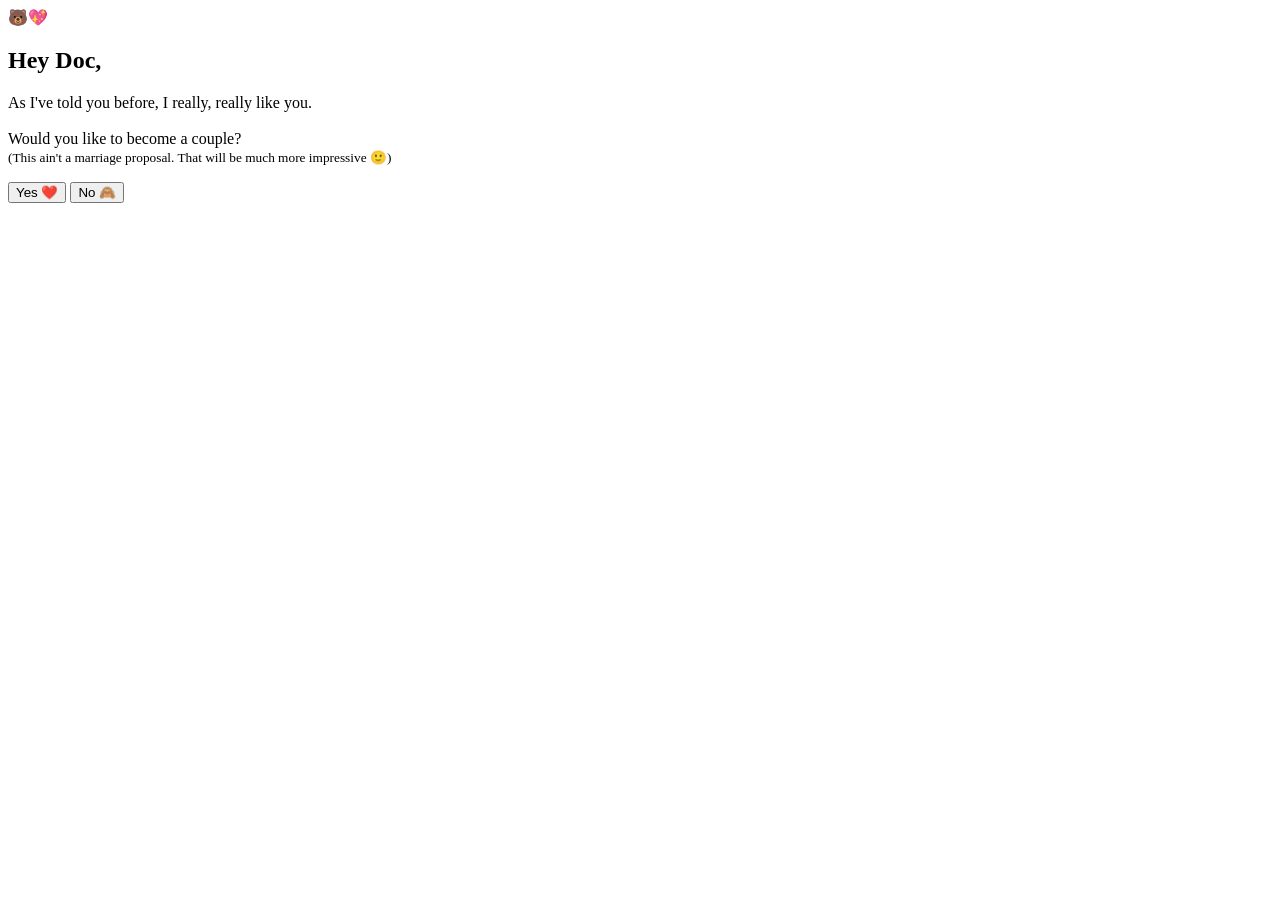
==== index.html @ 9ab7e75a "Add files via upload" ====
<!DOCTYPE html>
<html lang="en">
<head>
<meta charset="UTF-8">
<meta name="viewport" content="width=device-width,initial-scale=1.0">
<title>Hey Doc ❤️</title>
<link rel="stylesheet" href="style.css">
</head>
<body>
<div class="container">
<div class="pet">🐻💖</div>
<h2>Hey Doc,</h2>
<p>As I've told you before, I really, really like you.<br><br>
Would you like to become a couple?<br>
<small>(This ain't a marriage proposal. That will be much more impressive 🙂)</small></p>

<div class="buttons">
<button onclick="location.href='yes.html'" class="yes">Yes ❤️</button>
<button id="noBtn" class="no">No 🙈</button>
</div>
</div>
<canvas id="confetti"></canvas>
<script src="script.js"></script>
</body>
</html>
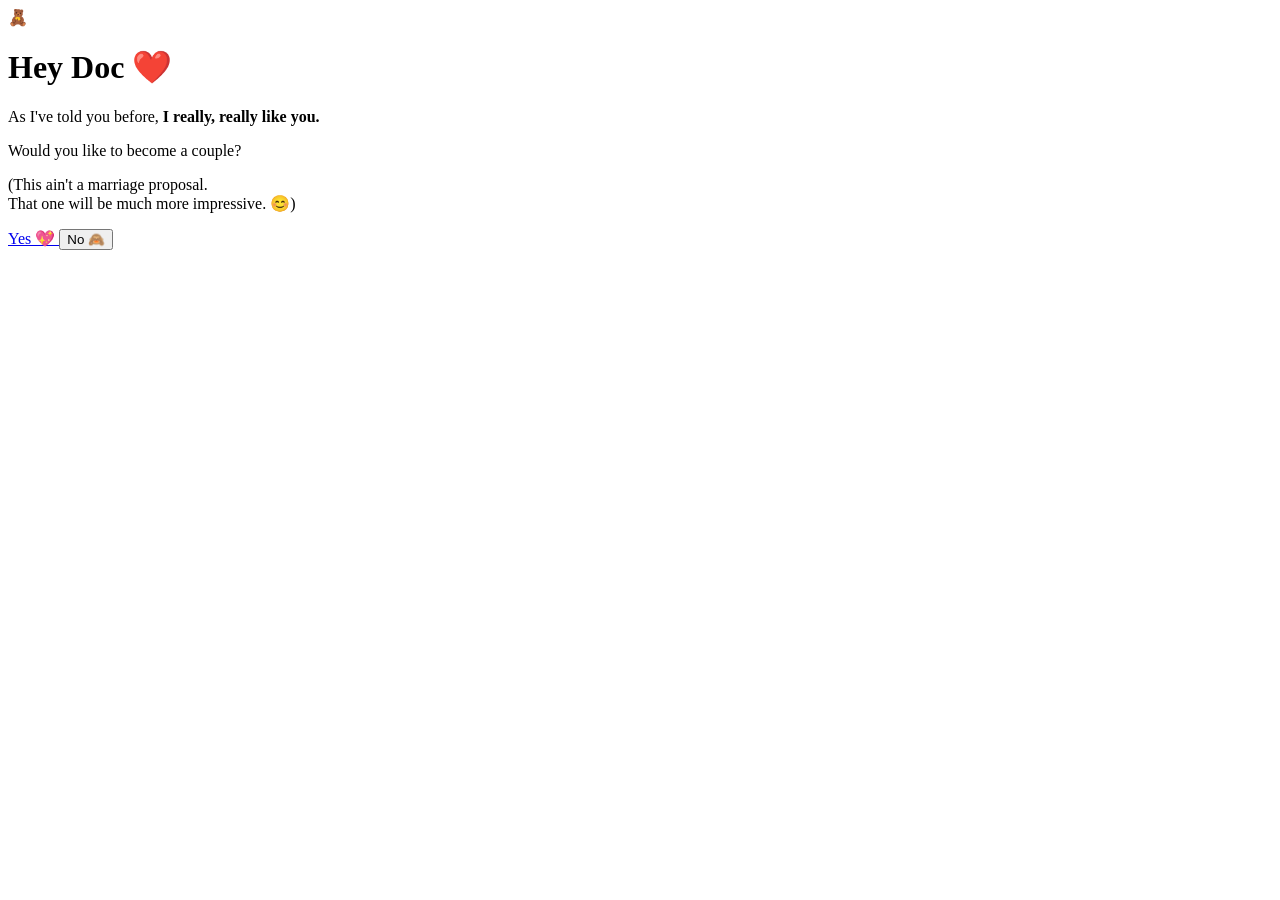
==== commit 54955c6c: "Refactor index.html for improved structure and content Updated HTML structure and added additional e" ====
--- a/index.html
+++ b/index.html
@@ -2,24 +2,61 @@
 <html lang="en">
 <head>
 <meta charset="UTF-8">
-<meta name="viewport" content="width=device-width,initial-scale=1.0">
+<meta name="viewport" content="width=device-width, initial-scale=1.0">
+
 <title>Hey Doc ❤️</title>
+
+<link rel="preconnect" href="https://fonts.googleapis.com">
+<link rel="preconnect" href="https://fonts.gstatic.com" crossorigin>
+
+<link href="https://fonts.googleapis.com/css2?family=Poppins:wght@300;400;600;700&family=Pacifico&display=swap" rel="stylesheet">
+
 <link rel="stylesheet" href="style.css">
 </head>
+
 <body>
-<div class="container">
-<div class="pet">🐻💖</div>
-<h2>Hey Doc,</h2>
-<p>As I've told you before, I really, really like you.<br><br>
-Would you like to become a couple?<br>
-<small>(This ain't a marriage proposal. That will be much more impressive 🙂)</small></p>
+
+<div class="bg"></div>
+
+<div id="hearts"></div>
+
+<div class="card">
+
+<div class="teddy">
+🧸
+</div>
+
+<h1>Hey Doc ❤️</h1>
+
+<p>
+As I've told you before,
+<b>I really, really like you.</b>
+</p>
+
+<p>
+Would you like to become a couple?
+</p>
+
+<p class="small">
+(This ain't a marriage proposal.<br>
+That one will be much more impressive. 😊)
+</p>
 
 <div class="buttons">
-<button onclick="location.href='yes.html'" class="yes">Yes ❤️</button>
-<button id="noBtn" class="no">No 🙈</button>
+
+<a href="yes.html" class="yes">
+Yes 💖
+</a>
+
+<button id="no">
+No 🙈
+</button>
+
 </div>
+
 </div>
-<canvas id="confetti"></canvas>
+
 <script src="script.js"></script>
+
 </body>
-</html>+</html>
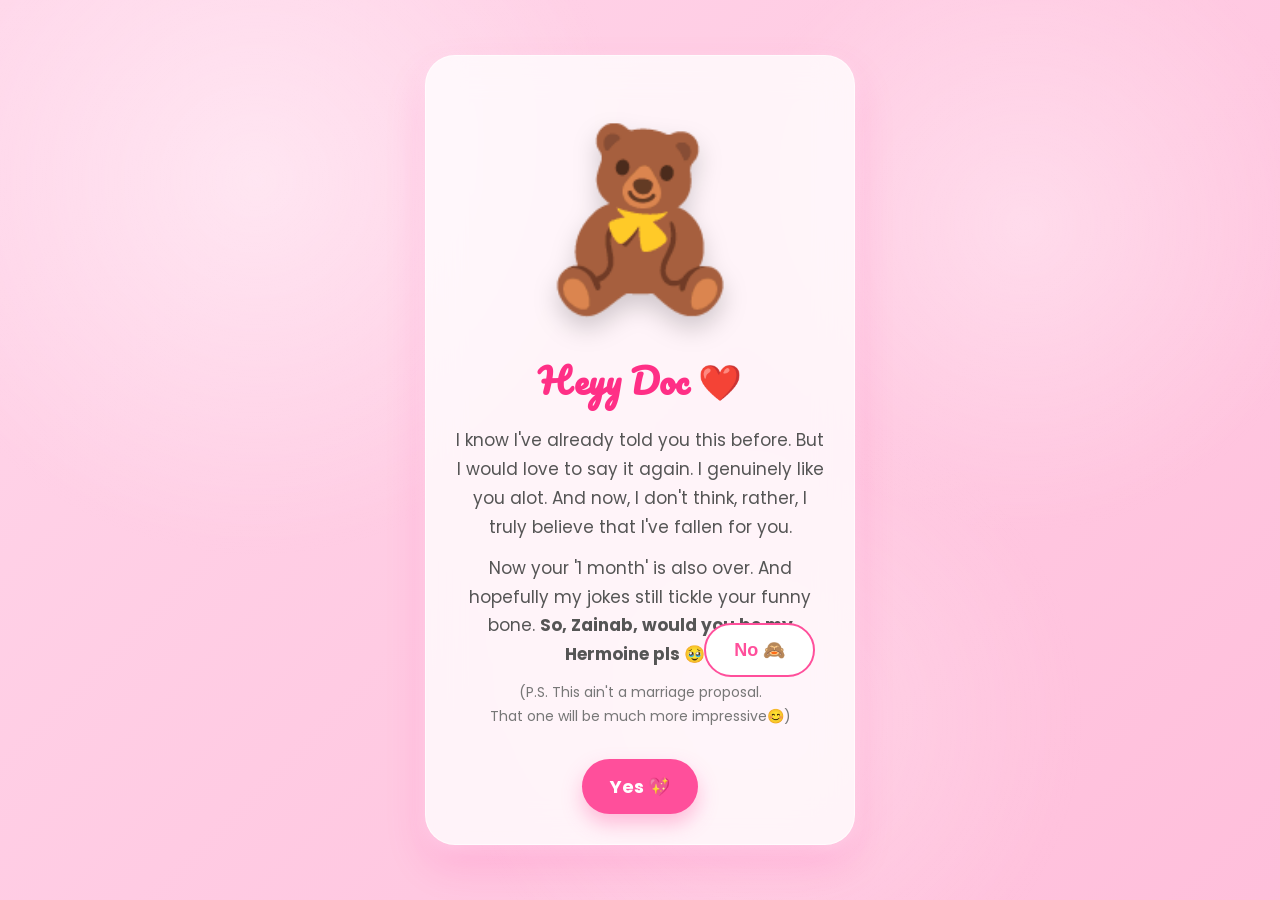
==== commit 46122863: "Refactor love declaration and month anniversary message Removed bold formatting from expressions of " ====
--- a/index.html
+++ b/index.html
@@ -26,20 +26,22 @@
 🧸
 </div>
 
-<h1>Hey Doc ❤️</h1>
+<h1>Heyy Doc ❤️</h1>
+
 
 <p>
-As I've told you before,
-<b>I really, really like you.</b>
+I know I've already told you this before. But I would love to say it again.
+I genuinely like you alot. And now, I don't think, rather, I truly believe that I've fallen for you.
 </p>
 
 <p>
-Would you like to become a couple?
+Now your '1 month' is also over. And hopefully my jokes still tickle your funny bone. 
+<b>So, Zainab, would you be my Hermoine pls 🥹?</b>
 </p>
 
 <p class="small">
-(This ain't a marriage proposal.<br>
-That one will be much more impressive. 😊)
+(P.S. This ain't a marriage proposal.<br>
+That one will be much more impressive😊)
 </p>
 
 <div class="buttons">
--- a/style.css
+++ b/style.css
@@ -0,0 +1,242 @@
+*{
+margin:0;
+padding:0;
+box-sizing:border-box;
+}
+
+body{
+font-family:'Poppins',sans-serif;
+overflow:hidden;
+display:flex;
+justify-content:center;
+align-items:center;
+min-height:100vh;
+background:linear-gradient(-45deg,#ffd8eb,#ffc5df,#ffb7d6,#ffd6ea);
+background-size:400% 400%;
+animation:bgMove 12s ease infinite;
+}
+
+@keyframes bgMove{
+0%{background-position:0% 50%;}
+50%{background-position:100% 50%;}
+100%{background-position:0% 50%;}
+}
+
+.bg{
+position:fixed;
+inset:0;
+background:
+radial-gradient(circle at 20% 20%,rgba(255,255,255,.45),transparent 30%),
+radial-gradient(circle at 80% 25%,rgba(255,255,255,.35),transparent 25%),
+radial-gradient(circle at 60% 80%,rgba(255,255,255,.25),transparent 30%);
+animation:glow 7s ease-in-out infinite alternate;
+z-index:0;
+}
+
+@keyframes glow{
+from{
+transform:scale(1);
+}
+to{
+transform:scale(1.08);
+}
+}
+
+.card{
+position:relative;
+z-index:2;
+width:min(92%,430px);
+
+padding:30px;
+
+border-radius:30px;
+
+background:rgba(255,255,255,.78);
+
+backdrop-filter:blur(18px);
+
+border:1px solid rgba(255,255,255,.6);
+
+box-shadow:
+0 20px 40px rgba(255,20,147,.15),
+0 5px 15px rgba(255,255,255,.4);
+
+text-align:center;
+}
+
+.teddy{
+font-size:175px;
+animation:bounce 2s ease-in-out infinite;
+filter:drop-shadow(0 12px 12px rgba(0,0,0,.18));
+}
+
+@keyframes bounce{
+
+0%,100%{
+transform:translateY(0);
+}
+
+50%{
+transform:
+translateY(-14px)
+rotate(-2deg)
+scale(1.02);
+}
+
+}
+
+h1{
+
+font-family:'Pacifico',cursive;
+
+font-size:2.2rem;
+
+color:#ff2f86;
+
+margin-bottom:15px;
+
+}
+
+p{
+
+margin-top:12px;
+
+font-size:17px;
+
+line-height:1.7;
+
+color:#555;
+
+}
+
+.small{
+
+font-size:14px;
+
+color:#777;
+
+}
+
+.buttons{
+
+margin-top:30px;
+
+display:flex;
+
+justify-content:center;
+
+gap:18px;
+
+}
+
+.yes,
+#no{
+
+padding:14px 28px;
+
+font-size:18px;
+
+font-weight:700;
+
+border:none;
+
+border-radius:999px;
+
+cursor:pointer;
+
+transition:.25s;
+
+}
+
+.yes{
+
+text-decoration:none;
+
+background:#ff4f9b;
+
+color:white;
+
+box-shadow:
+0 10px 20px rgba(255,79,155,.35);
+
+}
+
+.yes:hover{
+
+transform:scale(1.07);
+
+}
+
+#no{
+
+background:white;
+
+color:#ff4f9b;
+
+border:2px solid #ff4f9b;
+
+position:fixed;
+
+left:65%;
+
+top:72%;
+
+z-index:9999;
+
+transition:left .18s ease, top .18s ease;
+
+}
+
+.heart{
+
+position:fixed;
+
+animation:rise linear infinite;
+
+opacity:.55;
+
+z-index:1;
+
+pointer-events:none;
+
+}
+
+@keyframes rise{
+
+from{
+
+transform:translateY(110vh);
+
+}
+
+to{
+
+transform:translateY(-20vh);
+
+}
+
+}
+
+.center{
+
+height:100vh;
+
+display:flex;
+
+justify-content:center;
+
+align-items:center;
+
+flex-direction:column;
+
+text-align:center;
+
+background:linear-gradient(#ffd9ea,#ffffff);
+
+}
+
+.big{
+
+font-size:5rem;
+
+}
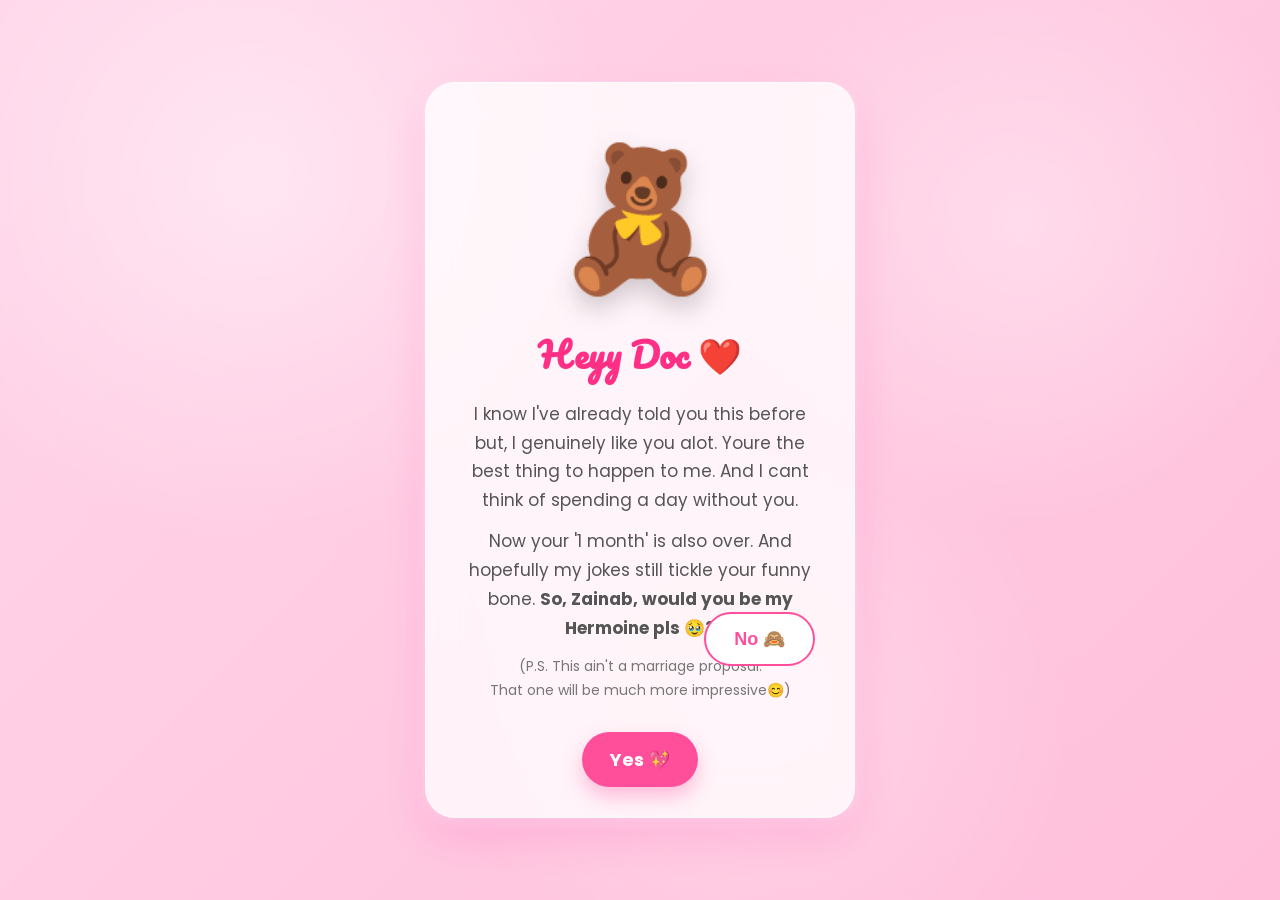
==== commit d1ecee41: "Update love message in index.html Revised the message in the paragraph to express feelings more clea" ====
--- a/index.html
+++ b/index.html
@@ -30,8 +30,8 @@
 
 
 <p>
-I know I've already told you this before. But I would love to say it again.
-I genuinely like you alot. And now, I don't think, rather, I truly believe that I've fallen for you.
+I know I've already told you this before but, I genuinely like you alot. 
+Youre the best thing to happen to me. And I cant think of spending a day without you.
 </p>
 
 <p>
--- a/style.css
+++ b/style.css
@@ -65,7 +65,7 @@
 }
 
 .teddy{
-font-size:175px;
+font-size:140px;
 animation:bounce 2s ease-in-out infinite;
 filter:drop-shadow(0 12px 12px rgba(0,0,0,.18));
 }
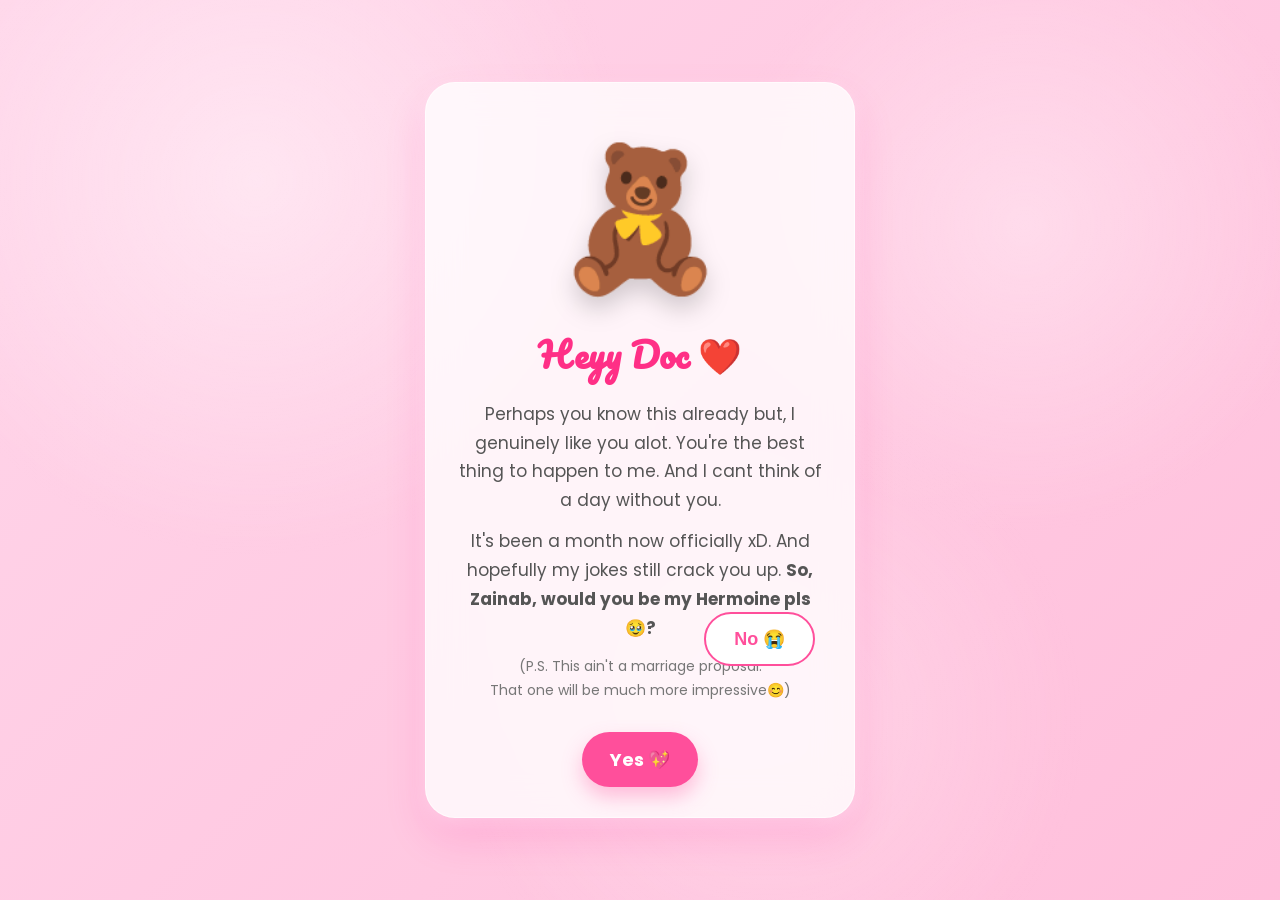
==== commit d2aca82a: "Update text and emojis in index.html" ====
--- a/index.html
+++ b/index.html
@@ -30,12 +30,12 @@
 
 
 <p>
-I know I've already told you this before but, I genuinely like you alot. 
-Youre the best thing to happen to me. And I cant think of spending a day without you.
+Perhaps you know this already but, I genuinely like you alot. 
+You're the best thing to happen to me. And I cant think of a day without you.
 </p>
 
 <p>
-Now your '1 month' is also over. And hopefully my jokes still tickle your funny bone. 
+It's been a month now officially xD. And hopefully my jokes still crack you up. 
 <b>So, Zainab, would you be my Hermoine pls 🥹?</b>
 </p>
 
@@ -51,7 +51,7 @@
 </a>
 
 <button id="no">
-No 🙈
+No 😭
 </button>
 
 </div>
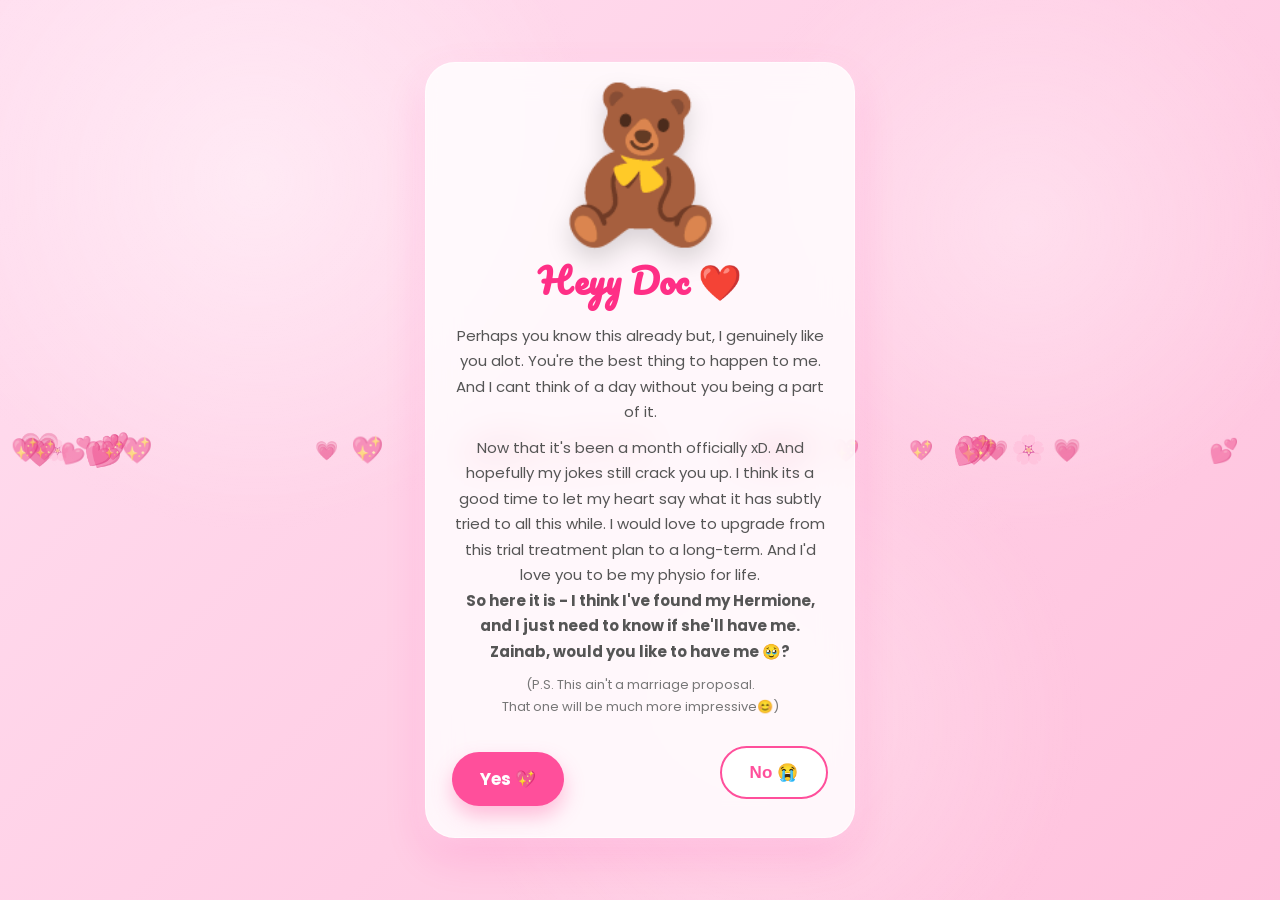
==== commit 53f0c6d2: "Revise heartfelt message in index.html Updated the text to express feelings and intentions more clea" ====
--- a/index.html
+++ b/index.html
@@ -31,12 +31,13 @@
 
 <p>
 Perhaps you know this already but, I genuinely like you alot. 
-You're the best thing to happen to me. And I cant think of a day without you.
+You're the best thing to happen to me. And I cant think of a day without you being a part of it.
 </p>
 
 <p>
-It's been a month now officially xD. And hopefully my jokes still crack you up. 
-<b>So, Zainab, would you be my Hermoine pls 🥹?</b>
+Now that it's been a month officially xD. And hopefully my jokes still crack you up. 
+I think its a good time to let my heart say what it has subtly tried to all this while. I would love to upgrade from this trial treatment plan to a long-term. And I'd love you to be my physio for life.
+<br><b>So here it is - I think I've found my Hermione, and I just need to know if she'll have me. <br>Zainab, would you like to have me 🥹?</b>
 </p>
 
 <p class="small">
--- a/style.css
+++ b/style.css
@@ -1,242 +1,418 @@
+/* =========================================
+   GLOBAL
+========================================= */
+
 *{
-margin:0;
-padding:0;
-box-sizing:border-box;
+    margin:0;
+    padding:0;
+    box-sizing:border-box;
+}
+
+html{
+    scroll-behavior:smooth;
 }
 
 body{
-font-family:'Poppins',sans-serif;
-overflow:hidden;
-display:flex;
-justify-content:center;
-align-items:center;
-min-height:100vh;
-background:linear-gradient(-45deg,#ffd8eb,#ffc5df,#ffb7d6,#ffd6ea);
-background-size:400% 400%;
-animation:bgMove 12s ease infinite;
+
+    font-family:'Poppins',sans-serif;
+
+    min-height:100vh;
+
+    display:flex;
+
+    justify-content:center;
+
+    align-items:center;
+
+    padding:24px;
+
+    overflow-x:hidden;
+    overflow-y:auto;
+
+    background:linear-gradient(
+        -45deg,
+        #ffd8ea,
+        #ffc5df,
+        #ffb7d6,
+        #ffdff0
+    );
+
+    background-size:400% 400%;
+
+    animation:bgMove 14s ease infinite;
+
+}
+
+
+/* =========================================
+   BACKGROUND
+========================================= */
+
+.bg{
+
+    position:fixed;
+
+    inset:0;
+
+    z-index:0;
+
+    pointer-events:none;
+
+    background:
+
+    radial-gradient(circle at 20% 20%,
+    rgba(255,255,255,.45),
+    transparent 28%),
+
+    radial-gradient(circle at 80% 25%,
+    rgba(255,255,255,.35),
+    transparent 25%),
+
+    radial-gradient(circle at 60% 80%,
+    rgba(255,255,255,.28),
+    transparent 30%);
+
+    animation:bgGlow 8s ease-in-out infinite alternate;
+
 }
 
 @keyframes bgMove{
-0%{background-position:0% 50%;}
-50%{background-position:100% 50%;}
-100%{background-position:0% 50%;}
-}
-
-.bg{
-position:fixed;
-inset:0;
-background:
-radial-gradient(circle at 20% 20%,rgba(255,255,255,.45),transparent 30%),
-radial-gradient(circle at 80% 25%,rgba(255,255,255,.35),transparent 25%),
-radial-gradient(circle at 60% 80%,rgba(255,255,255,.25),transparent 30%);
-animation:glow 7s ease-in-out infinite alternate;
-z-index:0;
-}
-
-@keyframes glow{
+
+0%{
+background-position:0% 50%;
+}
+
+50%{
+background-position:100% 50%;
+}
+
+100%{
+background-position:0% 50%;
+}
+
+}
+
+@keyframes bgGlow{
+
 from{
 transform:scale(1);
 }
+
 to{
 transform:scale(1.08);
 }
-}
+
+}
+
+
+/* =========================================
+   CARD
+========================================= */
 
 .card{
-position:relative;
-z-index:2;
-width:min(92%,430px);
-
-padding:30px;
-
-border-radius:30px;
-
-background:rgba(255,255,255,.78);
-
-backdrop-filter:blur(18px);
-
-border:1px solid rgba(255,255,255,.6);
-
-box-shadow:
-0 20px 40px rgba(255,20,147,.15),
-0 5px 15px rgba(255,255,255,.4);
-
-text-align:center;
-}
+
+    position:relative;
+
+    z-index:2;
+
+    width:min(92%,430px);
+
+    padding:26px;
+
+    border-radius:30px;
+
+    background:rgba(255,255,255,.82);
+
+    backdrop-filter:blur(16px);
+
+    border:1px solid rgba(255,255,255,.6);
+
+    box-shadow:
+
+    0 18px 40px rgba(255,20,147,.15),
+
+    0 4px 18px rgba(255,255,255,.35);
+
+    text-align:center;
+
+}
+
+
+/* =========================================
+   TEDDY
+========================================= */
 
 .teddy{
-font-size:140px;
-animation:bounce 2s ease-in-out infinite;
-filter:drop-shadow(0 12px 12px rgba(0,0,0,.18));
+
+    font-size:150px;
+
+    line-height:1;
+
+    margin-bottom:10px;
+
+    animation:bounce 2s ease-in-out infinite;
+
+    filter:drop-shadow(
+        0 12px 12px rgba(0,0,0,.15)
+    );
+
 }
 
 @keyframes bounce{
 
 0%,100%{
+
 transform:translateY(0);
+
 }
 
 50%{
+
 transform:
-translateY(-14px)
-rotate(-2deg)
-scale(1.02);
-}
-
-}
+translateY(-12px)
+rotate(-2deg);
+
+}
+
+}
+
+
+/* =========================================
+   TEXT
+========================================= */
 
 h1{
 
-font-family:'Pacifico',cursive;
-
-font-size:2.2rem;
-
-color:#ff2f86;
-
-margin-bottom:15px;
+    font-family:'Pacifico',cursive;
+
+    color:#ff2f86;
+
+    font-size:2.2rem;
+
+    margin-bottom:12px;
 
 }
 
 p{
 
-margin-top:12px;
-
-font-size:17px;
-
-line-height:1.7;
-
-color:#555;
+    color:#555;
+
+    font-size:15px;
+
+    line-height:1.7;
+
+    margin-top:10px;
 
 }
 
 .small{
 
-font-size:14px;
-
-color:#777;
-
-}
+    color:#777;
+
+    font-size:13px;
+
+}
+
+/* =========================================
+   BUTTONS
+========================================= */
 
 .buttons{
 
-margin-top:30px;
-
-display:flex;
-
-justify-content:center;
-
-gap:18px;
+    margin-top:28px;
+
+    position:relative;
+
+    display:flex;
+
+    align-items:center;
+
+    justify-content:space-between;
+
+    height:65px;
+
+    width:100%;
+
+}
+
+.yes{
+
+    display:inline-flex;
+
+    align-items:center;
+
+    justify-content:center;
+
+    text-decoration:none;
+
+    background:#ff4f9b;
+
+    color:#fff;
+
+    font-weight:700;
+
+    font-size:17px;
+
+    padding:14px 28px;
+
+    border-radius:999px;
+
+    box-shadow:0 10px 20px rgba(255,79,155,.35);
+
+    transition:.25s;
+
+}
+
+.yes:hover{
+
+    transform:scale(1.05);
+
+}
+
+#no{
+
+    position:absolute;
+
+    right:0;
+
+    top:0;
+
+    background:#fff;
+
+    color:#ff4f9b;
+
+    border:2px solid #ff4f9b;
+
+    font-weight:700;
+
+    font-size:17px;
+
+    padding:14px 28px;
+
+    border-radius:999px;
+
+    cursor:pointer;
+
+    transition:left .18s ease,right .18s ease,top .18s ease;
+
+}
+
+
+/* =========================================
+   FLOATING HEARTS
+========================================= */
+
+.heart{
+
+    position:fixed;
+
+    z-index:1;
+
+    opacity:.55;
+
+    pointer-events:none;
+
+    animation:rise linear infinite;
+
+}
+
+@keyframes rise{
+
+from{
+
+transform:translateY(110vh);
+
+}
+
+to{
+
+transform:translateY(-20vh);
+
+}
+
+}
+
+
+/* =========================================
+   YES / NO PAGES
+========================================= */
+
+.center{
+
+    min-height:100vh;
+
+    display:flex;
+
+    flex-direction:column;
+
+    justify-content:center;
+
+    align-items:center;
+
+    text-align:center;
+
+    padding:30px;
+
+}
+
+.big{
+
+    font-size:5rem;
+
+}
+
+
+/* =========================================
+   MOBILE
+========================================= */
+
+@media (max-width:480px){
+
+.card{
+
+    width:100%;
+
+    padding:20px;
+
+}
+
+.teddy{
+
+    font-size:125px;
+
+}
+
+h1{
+
+    font-size:2rem;
+
+}
+
+p{
+
+    font-size:14px;
+
+}
+
+.small{
+
+    font-size:12px;
 
 }
 
 .yes,
 #no{
 
-padding:14px 28px;
-
-font-size:18px;
-
-font-weight:700;
-
-border:none;
-
-border-radius:999px;
-
-cursor:pointer;
-
-transition:.25s;
-
-}
-
-.yes{
-
-text-decoration:none;
-
-background:#ff4f9b;
-
-color:white;
-
-box-shadow:
-0 10px 20px rgba(255,79,155,.35);
-
-}
-
-.yes:hover{
-
-transform:scale(1.07);
-
-}
-
-#no{
-
-background:white;
-
-color:#ff4f9b;
-
-border:2px solid #ff4f9b;
-
-position:fixed;
-
-left:65%;
-
-top:72%;
-
-z-index:9999;
-
-transition:left .18s ease, top .18s ease;
-
-}
-
-.heart{
-
-position:fixed;
-
-animation:rise linear infinite;
-
-opacity:.55;
-
-z-index:1;
-
-pointer-events:none;
-
-}
-
-@keyframes rise{
-
-from{
-
-transform:translateY(110vh);
-
-}
-
-to{
-
-transform:translateY(-20vh);
-
-}
-
-}
-
-.center{
-
-height:100vh;
-
-display:flex;
-
-justify-content:center;
-
-align-items:center;
-
-flex-direction:column;
-
-text-align:center;
-
-background:linear-gradient(#ffd9ea,#ffffff);
-
-}
-
-.big{
-
-font-size:5rem;
-
-}
+    font-size:16px;
+
+    padding:12px 22px;
+
+}
+
+.buttons{
+
+    height:60px;
+
+}
+
+}
